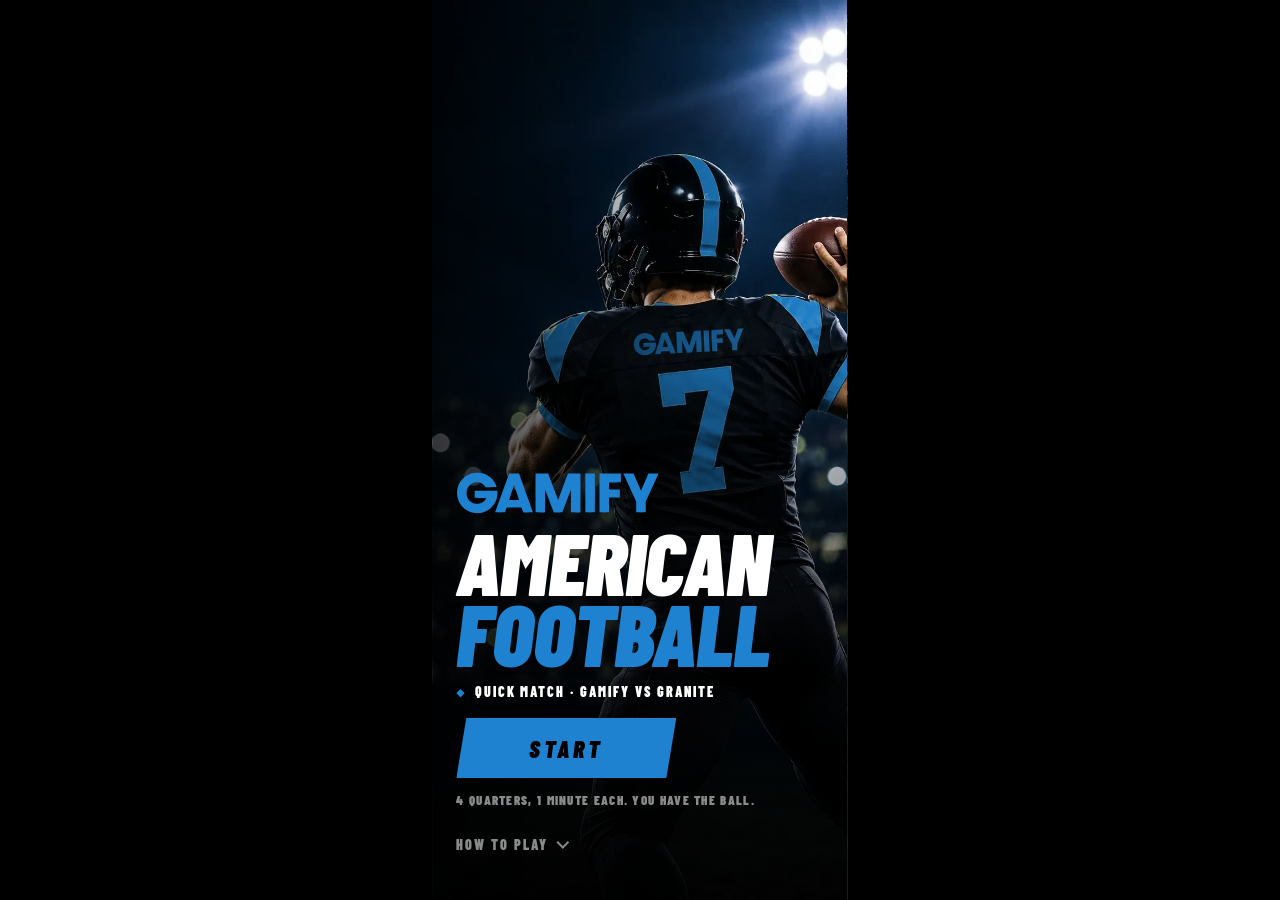
==== american-football/index.html @ c18f1bbb "Add american-football (Gamify build) Co-Authored-By: Claude Opus 5.5 <noreply@anthropic.com> Claude-" ====
<!doctype html>
<html lang="en">
  <head>
    <meta charset="UTF-8" />
    <meta name="viewport" content="width=device-width, initial-scale=1, maximum-scale=1, user-scalable=no, viewport-fit=cover" />
    <meta name="robots" content="noindex, nofollow" />
    <meta name="apple-mobile-web-app-capable" content="yes" />
    <meta name="mobile-web-app-capable" content="yes" />
    <meta name="apple-mobile-web-app-status-bar-style" content="black" />
    <link rel="icon" href="data:," />
    <title>Gridiron</title>
    <script type="module" crossorigin src="./assets/index-CDpD-Hfx.js"></script>
    <link rel="stylesheet" crossorigin href="./assets/index-DpmKBcou.css">
  </head>
  <body>
    <div id="stage">
      <div id="game"></div>
      <div id="ui"></div>
    </div>
    <div id="rotate" role="alert">
      <div class="phone"></div>
      <div>Turn your phone upright to play</div>
    </div>
    <div id="fatal" hidden></div>
  </body>
</html>
---- american-football/assets/index-DpmKBcou.css ----
@font-face{font-family:Barlow Condensed;font-style:normal;font-display:swap;font-weight:700;src:url(./barlow-condensed-latin-700-normal-v1xN8_Wq.woff2)format("woff2"),url(./barlow-condensed-latin-700-normal-Dmwat-ge.woff)format("woff")}@font-face{font-family:Barlow Condensed;font-style:italic;font-display:swap;font-weight:800;src:url(./barlow-condensed-latin-800-italic-Cnej2eWp.woff2)format("woff2"),url(./barlow-condensed-latin-800-italic-B5BpsPSY.woff)format("woff")}@font-face{font-family:Barlow Condensed;font-style:normal;font-display:swap;font-weight:900;src:url(./barlow-condensed-latin-900-normal-SFh9ViAc.woff2)format("woff2"),url(./barlow-condensed-latin-900-normal-Bz1RFETY.woff)format("woff")}@font-face{font-family:Barlow Condensed;font-style:italic;font-display:swap;font-weight:900;src:url(./barlow-condensed-latin-900-italic-BRE8F-lA.woff2)format("woff2"),url(./barlow-condensed-latin-900-italic-CRRJoTIA.woff)format("woff")}:root{--ui-panel-opacity:.85;--ui-radius:8px}[hidden]{display:none!important}*{box-sizing:border-box}html,body{background:var(--brand-primary,Canvas);height:100%;color:var(--brand-text,CanvasText);touch-action:none;-webkit-user-select:none;user-select:none;-webkit-touch-callout:none;-webkit-tap-highlight-color:transparent;overscroll-behavior:none;margin:0;font-family:system-ui,sans-serif;overflow:hidden}#stage{position:fixed;inset:0}#game{position:absolute;inset:0}#game canvas{width:100%;height:100%;display:block}#rotate{text-align:center;background:var(--brand-primary,Canvas);color:var(--brand-text,CanvasText);z-index:10;flex-direction:column;justify-content:center;align-items:center;gap:16px;padding:24px;font-size:20px;font-weight:700;display:none;position:fixed;inset:0}#rotate .phone{border:4px solid var(--brand-accent,CanvasText);border-radius:var(--ui-radius);width:40px;height:64px;animation:1.6s ease-in-out infinite turn}@keyframes turn{0%,30%{transform:rotate(90deg)}60%,to{transform:rotate(0)}}@media (orientation:landscape) and (pointer:coarse){#rotate{display:flex}}@media (min-aspect-ratio:3/4){#stage{width:min(100vw,46.1538vh);left:50%;right:auto;transform:translate(-50%)}}#fatal{border-radius:var(--ui-radius);background:var(--brand-primary,Canvas);z-index:20;padding:12px;position:fixed;inset:auto 16px 16px}.debug-overlay{top:max(8px, env(safe-area-inset-top));left:max(8px, env(safe-area-inset-left));border-radius:var(--ui-radius);background:rgb(0 0 0/var(--ui-panel-opacity));color:var(--brand-accent,CanvasText);pointer-events:none;z-index:5;padding:4px 8px;font:12px/1.4 ui-monospace,monospace;position:fixed}#ui{pointer-events:none;z-index:3;color:var(--brand-text,CanvasText);font-family:Barlow Condensed,system-ui,sans-serif;position:absolute;inset:0;overflow:hidden}:where(#ui button){font:inherit;color:inherit;cursor:pointer;touch-action:none;-webkit-user-select:none;user-select:none;border:0}.panel{background:rgb(10 12 18/var(--ui-panel-opacity));border-radius:var(--ui-radius)}.btn{letter-spacing:.04em;clip-path:polygon(10px 0,100% 0,calc(100% - 10px) 100%,0 100%);pointer-events:auto;min-width:56px;min-height:56px;padding:0 22px;font-size:20px;font-style:italic;font-weight:900}.btn-primary{background:var(--brand-accent);color:var(--brand-primary)}.btn-ghost{box-shadow:inset 0 0 0 2px var(--brand-text-muted);background:#0a0c12e6}.btn-big{min-height:64px;padding:0 34px;font-size:26px}.btn:active{transform:scale(.96)}.scorebug{top:max(6px, env(safe-area-inset-top));white-space:nowrap;border-bottom:3px solid var(--brand-accent);background:#0a0c12eb;grid-template-columns:1fr auto auto 1fr;grid-template-areas:"home hs as away""down spot spot clock";font-size:16px;font-weight:800;display:grid;position:absolute;left:3%;right:3%}.scorebug>div{align-items:center;padding:3px 10px;display:flex}.sb-home{background:var(--brand-accent);color:var(--brand-primary);clip-path:polygon(0 0,100% 0,100% 100%,8px 100%);grid-area:home;justify-content:flex-end;font-size:18px;font-style:italic}.sb-away{color:#141820;clip-path:polygon(0 0,100% 0,calc(100% - 8px) 100%,0 100%);background:#c8cdd6f2;grid-area:away;font-size:18px;font-style:italic}.sb-score{justify-content:center;min-width:40px;font-size:24px;font-weight:900}.sb-score:nth-of-type(4){grid-area:hs}.sb-score:nth-of-type(5){grid-area:as}.sb-down{color:var(--brand-text);grid-area:down}.sb-spot{color:var(--brand-text-muted);grid-area:spot;justify-content:center;font-size:14px;font-weight:700}.sb-clock{color:var(--brand-accent);grid-area:clock;justify-content:flex-end}.scorebug.flash{animation:.9s ease-out 2 flash}@keyframes flash{50%{box-shadow:0 0 24px var(--brand-accent)}}.playcall{left:3%;right:3%;bottom:max(4%, env(safe-area-inset-bottom));pointer-events:auto;border-top:3px solid var(--brand-accent);background:#080a10d1;border-radius:10px;flex-direction:column;gap:6px;padding:8px 10px 10px;display:flex;position:absolute}.playcall-top{align-items:center;gap:6px;display:flex}.playcall-title{letter-spacing:.02em;white-space:nowrap;flex-shrink:1;min-width:0;padding:0 4px;font-size:20px;font-style:italic;font-weight:900;overflow:hidden;background:0 0!important}.playcall-clock{color:var(--brand-accent);text-align:center;min-width:44px;padding:4px 10px;font-size:18px;font-weight:900}.playcall-spacer{flex:1}.playcall .btn{white-space:nowrap;flex-shrink:0;min-height:56px;padding:0 12px;font-size:18px}.cards{grid-template-columns:repeat(2,1fr);gap:8px;display:grid}.card{text-align:left;pointer-events:auto;background:#ffffff0a;border-radius:8px;flex-direction:column;align-items:stretch;gap:0;height:clamp(86px,13vh,124px);padding:6px 10px 4px;display:flex;position:relative;box-shadow:inset 0 0 0 1px #ffffff2e}.card.suggested{box-shadow:inset 0 0 0 2px var(--brand-accent)}.card.selected{box-shadow:inset 0 0 0 3px var(--brand-accent), 0 0 18px color-mix(in srgb, var(--brand-accent) 30%, transparent);background:#ffffff1f}.card-name{font-size:17px;font-style:italic;font-weight:900;line-height:1}.card-type{letter-spacing:.06em;color:var(--brand-accent);font-size:12px;font-weight:700}.card-cycle{color:var(--brand-text-muted);font-size:12px;position:absolute;top:6px;right:8px}.card svg{width:100%;min-height:0;color:var(--brand-text);flex:1}.icons-lines{pointer-events:none;width:100%;height:100%;position:absolute;inset:0}.icons-lines line{stroke:var(--brand-text);stroke-width:1.5px;opacity:.7}.ricon{width:var(--ui-icon-size);height:var(--ui-icon-size);margin:calc(var(--ui-icon-size) / -2) 0 0 calc(var(--ui-icon-size) / -2);pointer-events:auto;box-shadow:0 0 0 4px var(--ui-contested), 0 0 16px var(--ui-contested);will-change:transform;background:radial-gradient(circle,#0a0c12eb 60%,#0a0c1299);border-radius:50%;place-items:center;display:grid;position:absolute;top:0;left:0}.ricon[data-state=open]{box-shadow:0 0 0 4px var(--ui-open), 0 0 20px var(--ui-open)}.ricon[data-state=covered]{box-shadow:0 0 0 4px var(--ui-covered), 0 0 14px var(--ui-covered)}.ricon.holding{scale:1.15}.ricon-letter{font-size:28px;font-weight:900;line-height:1}.ricon-ring{pointer-events:none;width:calc(100% + 24px);height:calc(100% + 24px);position:absolute;inset:-12px}.ricon-band{stroke:var(--ui-open);stroke-width:9px;opacity:0}.ricon-fill{stroke:var(--brand-accent);stroke-width:7px;stroke-linecap:round}.ricon.holding .ricon-band{opacity:.55}.ricon.in-band .ricon-fill{stroke:var(--ui-open)}.ricon-tag{letter-spacing:.04em;white-space:nowrap;background:#0a0c12d9;border-radius:4px;margin-top:6px;padding:1px 6px;font-size:13px;font-weight:900;position:absolute;top:100%}.ricon[data-state=open] .ricon-tag{color:var(--ui-open)}.ricon[data-state=covered] .ricon-tag{color:var(--ui-covered)}.hint{letter-spacing:.04em;white-space:nowrap;border-left:4px solid var(--brand-accent);background:#0a0c12d9;padding:8px 16px;font-size:15px;font-weight:800;position:absolute;bottom:5%;left:50%;transform:translate(-50%)skew(-10deg)}.hint-key{color:var(--brand-accent);font-weight:900}.hint-sep{vertical-align:middle;background:var(--brand-text-muted);width:2px;height:16px;margin:0 12px;display:inline-block}.tap-layer{pointer-events:auto;position:absolute;inset:0}.catchring{pointer-events:none;will-change:transform;position:absolute;top:0;left:0}.cr-outer,.cr-inner{border-radius:50%;position:absolute;top:0;left:0;transform:translate(-50%,-50%)}.cr-outer{border:6px solid var(--brand-accent);width:150px;height:150px;box-shadow:0 0 18px var(--brand-accent)}.cr-inner{border:3px solid var(--brand-text);width:70px;height:70px}.cr-label{white-space:nowrap;background:var(--brand-accent);color:var(--brand-primary);padding:4px 14px;font-size:26px;font-style:italic;font-weight:900;position:absolute;top:58px;left:0;transform:translate(-50%)rotate(-4deg)}.cr-chance{border:2px solid var(--brand-accent);background:#0a0c12e6;padding:4px 10px;font-size:14px;font-weight:800;line-height:1;position:absolute;top:-70px;left:86px}.cr-chance b{color:var(--brand-accent);font-size:28px;display:block}.catchring.graded .cr-outer{border-color:var(--ui-open);box-shadow:0 0 24px var(--ui-open)}.catchring:not(.hot):not(.graded) .cr-outer{border-color:var(--brand-text);box-shadow:none;opacity:.7}.catchring:not(.hot):not(.graded) .cr-label{color:var(--brand-text);background:#0a0c12e6}.catchring.hot .cr-label{animation:.25s ease-in-out infinite alternate throb}@keyframes throb{to{transform:translate(-50%)rotate(-4deg)scale(1.12)}}.catchring.missed .cr-outer{border-color:var(--ui-covered);box-shadow:0 0 24px var(--ui-covered)}.catchring.missed .cr-label{background:var(--ui-covered);color:var(--brand-text)}.cr-chip{font-size:22px;font-style:italic;font-weight:900;display:block}.cr-chip:empty{display:none}.cr-chip.up{color:var(--ui-open);animation:.5s cubic-bezier(.2,1.6,.4,1) chip}.cr-chip.down{color:var(--ui-covered);animation:.5s cubic-bezier(.2,1.6,.4,1) chip}@keyframes chip{0%{opacity:0;transform:scale(2)}}.yardtick{pointer-events:none;will-change:transform;text-align:center;min-width:60px;color:var(--brand-text);box-shadow:inset 0 -3px 0 var(--brand-accent);clip-path:polygon(8px 0,100% 0,calc(100% - 8px) 100%,0 100%);background:#0a0c12e6;margin-top:10px;padding:2px 10px;font-size:28px;font-style:italic;font-weight:900;line-height:1.1;position:absolute;top:0;left:0}.yardtick.first{background:var(--brand-accent);color:var(--brand-primary);box-shadow:none}.steer-hint{text-align:center;width:max-content;max-width:95%;color:var(--brand-accent);text-shadow:0 2px 6px #000c;pointer-events:none;font-size:18px;font-weight:800;position:absolute;bottom:calc(22% + 84px);left:50%;transform:translate(-50%)}.coach{text-align:center;pointer-events:none;flex-direction:column;align-items:center;gap:4px;display:flex;position:absolute;top:40%;left:4%;right:4%}.coach[data-where=top]{top:15%}.coach-head{background:var(--brand-accent);color:var(--brand-primary);clip-path:polygon(10px 0,100% 0,calc(100% - 10px) 100%,0 100%);padding:4px 18px;font-size:28px;font-style:italic;font-weight:900}.coach-sub{background:#0a0c12e0;border-radius:4px;padding:4px 12px;font-size:17px;font-weight:700}.coach.in{animation:.35s cubic-bezier(.2,1.6,.4,1) slam}.runctl{grid-template-columns:1fr 1fr;display:grid;position:absolute;inset:0}.run-left,.run-right{pointer-events:auto;position:relative}.stick-base{pointer-events:none;width:0;height:0;position:absolute;top:0;left:0}.stick-base.rest{opacity:.7;top:78%;left:50%}.stick-arrows{width:140px;color:var(--brand-accent);text-shadow:0 1px 4px #000c;justify-content:space-between;padding:0 12px;font-size:56px;font-weight:900;line-height:1;display:flex;position:absolute;transform:translate(-50%,-50%)}.stick-base:before{content:"";background:#ffffff1a;border-radius:50%;width:140px;height:140px;position:absolute;transform:translate(-50%,-50%);box-shadow:inset 0 0 0 3px #ffffff59}.stick-knob{background:#e6e6ebd9;border-radius:50%;width:64px;height:64px;position:absolute;transform:translate(-50%,-50%);box-shadow:0 2px 10px #00000080}.sprint-btn{width:96px;height:96px;box-shadow:0 0 0 5px var(--brand-accent);background:#0a0c12d9;border-radius:50%;font-size:22px;font-style:italic;font-weight:900;position:absolute;bottom:12%;right:5%}.sprint-btn.on{background:var(--brand-accent);color:var(--brand-primary)}.stamina{pointer-events:none;background:#fff3;border-radius:5px;width:96px;height:10px;position:absolute;bottom:8%;right:5%;overflow:hidden}.stamina-fill{background:var(--brand-accent);width:100%;height:100%}.swipe-hints{width:max-content;color:var(--brand-accent);text-shadow:0 2px 6px #000c;pointer-events:none;gap:6px;font-size:18px;font-weight:800;display:grid;position:absolute;top:16%;left:50%;transform:translate(-50%)}.swipe-hints b{color:var(--brand-text)}.pops{pointer-events:none;position:absolute;inset:0}.pop{white-space:nowrap;clip-path:polygon(10px 0,100% 0,calc(100% - 10px) 100%,0 100%);padding:0 14px 2px;font-size:26px;font-style:italic;font-weight:900;animation:1.1s ease-out forwards pop;position:absolute;transform:translate(-50%,-100%)}.pop-big{font-size:36px}.pop-good{background:var(--brand-accent);color:var(--brand-primary)}.pop-bad{background:var(--brand-text);color:var(--brand-primary);box-shadow:inset 6px 0 0 var(--ui-covered)}.pop-plain{color:var(--brand-text);box-shadow:inset 0 -3px 0 var(--brand-accent);background:#0a0c12e6}@keyframes pop{0%{opacity:0;transform:translate(-50%,-60%)scale(.5)}15%{opacity:1;transform:translate(-50%,-100%)scale(1.15)}30%{transform:translate(-50%,-100%)scale(1)}70%{opacity:1;transform:translate(-50%,-150%)scale(1)}to{opacity:0;transform:translate(-50%,-190%)scale(1)}}.banner{pointer-events:auto;flex-direction:column;gap:10px;display:flex;position:absolute;top:15%;left:4%;right:4%}.banner-head{text-align:center;text-transform:uppercase;background:var(--brand-accent);color:var(--brand-primary);clip-path:polygon(3% 8%,40% 0,100% 4%,97% 92%,60% 100%,0 96%);align-self:stretch;padding:12px 22px 14px;font-size:clamp(30px,5vh,46px);font-style:italic;font-weight:900;line-height:.98;transform:rotate(-3deg)}.banner-head[data-tone=bad]{background:var(--brand-text)}.banner.in .banner-head{animation:.35s cubic-bezier(.2,1.6,.4,1) slam}@keyframes slam{0%{opacity:0;transform:rotate(-3deg)scale(1.8)}}.why{background:#0e1016f0;border-radius:6px;padding:18px 14px 8px;position:relative;box-shadow:inset 0 0 0 1px #ffffff1f}.why-tag{background:var(--brand-accent);color:var(--brand-primary);clip-path:polygon(8px 0,100% 0,calc(100% - 8px) 100%,0 100%);padding:2px 16px;font-size:18px;font-style:italic;font-weight:900;position:absolute;top:-12px;left:10px}.why-row{border-bottom:1px solid #ffffff1a;justify-content:space-between;gap:12px;padding:5px 0;font-size:16px;display:flex}.why-row:last-child{border-bottom:0}.why-label{color:var(--brand-text-muted);font-weight:700}.why-value{text-align:right;font-weight:800}.tone-good{color:var(--ui-open)}.tone-bad{color:var(--ui-covered)}.btn-next{align-self:flex-end}.title,.fourth,.info,.final{pointer-events:auto;place-items:center;display:grid;position:absolute;inset:0}.title{background:radial-gradient(#0000008c,#000000d9);place-items:end start;overflow:hidden;container-type:inline-size}.title.has-hero{background:var(--brand-primary)}.title-hero,.title-shade{width:100%;height:100%;position:absolute;inset:0}.title-hero{object-fit:cover;object-position:85% 15%}.title-shade{background:linear-gradient(90deg,#000000b3 0%,#00000026 60%,#0000 85%),linear-gradient(#0000 38%,#0000008c 65%,#000000f2 100%)}.title-box{max-width:100%;padding:0 24px calc(28px + env(safe-area-inset-bottom)) 24px;text-align:left;flex-direction:column;align-items:flex-start;gap:8px;display:flex;position:relative}.title-logo{width:auto;height:clamp(30px,10cqi,46px);color:var(--brand-accent);margin-bottom:4px;display:block}.title-kicker{color:var(--brand-accent);font-size:clamp(30px,9.5cqi,44px);font-style:italic;font-weight:900;line-height:.95}.title-word{letter-spacing:-.01em;color:var(--brand-text);margin-bottom:6px;font-size:clamp(60px,21cqi,104px);font-style:italic;font-weight:900;line-height:.82}.title-word-accent{color:var(--brand-accent)}.title-sub{letter-spacing:.14em;color:var(--brand-text);margin-bottom:10px;font-size:14px;font-weight:800}.title-sub:before{content:"◆";color:var(--brand-accent);vertical-align:1px;margin-right:8px;font-size:11px}.btn-start{letter-spacing:.16em;min-width:220px;min-height:60px;font-size:24px}.title-help{color:var(--brand-text-muted);letter-spacing:.1em;text-transform:uppercase;margin-top:6px;font-size:13px;font-weight:800}.title-how{min-height:56px;color:var(--brand-text-muted);letter-spacing:.14em;pointer-events:auto;background:0 0;padding:0;font-size:14px;font-weight:800}.title-how:after{content:"";border-bottom:2px solid;border-right:2px solid;width:7px;height:7px;margin-left:10px;display:inline-block;transform:translateY(-3px)rotate(45deg)}.title-how[aria-expanded=true]:after{transform:translateY(1px)rotate(225deg)}.title-steps{max-width:340px;color:var(--brand-text);margin:-6px 0 0;padding-left:20px;font-size:15px;font-weight:600;line-height:1.4}.fourth{pointer-events:none}.fourth-box,.info-box{pointer-events:auto;border-top:4px solid var(--brand-accent);flex-direction:column;align-items:center;gap:8px;padding:16px 24px;display:flex}.fourth-title,.info-title{color:var(--brand-accent);font-size:34px;font-style:italic;font-weight:900}.fourth-sub,.info-body{color:var(--brand-text);font-size:18px;font-weight:700}.fourth-row{flex-direction:column;align-self:stretch;gap:10px;margin-top:6px;display:flex}.info-skip{letter-spacing:.06em;color:var(--brand-text-muted);margin-top:4px;font-size:14px;font-weight:800}.info.in .info-box{animation:.35s cubic-bezier(.2,1.6,.4,1) slam}.final{background:#0009}.final-title{color:var(--brand-accent);font-size:56px;font-style:italic;font-weight:900;line-height:1}.final-score{font-size:34px;font-style:italic;font-weight:900}.final-line{color:var(--brand-text-muted);margin-bottom:8px;font-weight:700}.ricon:not(.holding) .ricon-fill{opacity:0}.fourth-box,.info-box,.final-box{max-width:92%}.bigscreen{pointer-events:auto;background:#000000b8;justify-content:center;align-items:center;display:flex;position:absolute;inset:0}.bigscreen-frame{aspect-ratio:16/9;border:4px solid var(--brand-accent);background:#000;border-radius:6px;width:96%;animation:.35s cubic-bezier(.2,1.6,.4,1) slam;position:relative;overflow:hidden;box-shadow:0 0 0 4px #000000d9,0 0 40px #000000b3}.bigscreen-frame.tall{width:auto;max-width:96%;height:86%}.bigscreen-video{object-fit:cover;width:100%;height:100%;display:block}.bigscreen-tag{background:var(--brand-accent);color:var(--brand-primary);clip-path:polygon(0 0,100% 0,calc(100% - 10px) 100%,0 100%);align-items:center;gap:8px;padding:4px 14px 4px 10px;font-size:20px;font-style:italic;font-weight:900;display:flex;position:absolute;bottom:0;left:0}.bigscreen-live{background:var(--brand-primary);color:var(--brand-accent);padding:0 6px;font-size:13px}
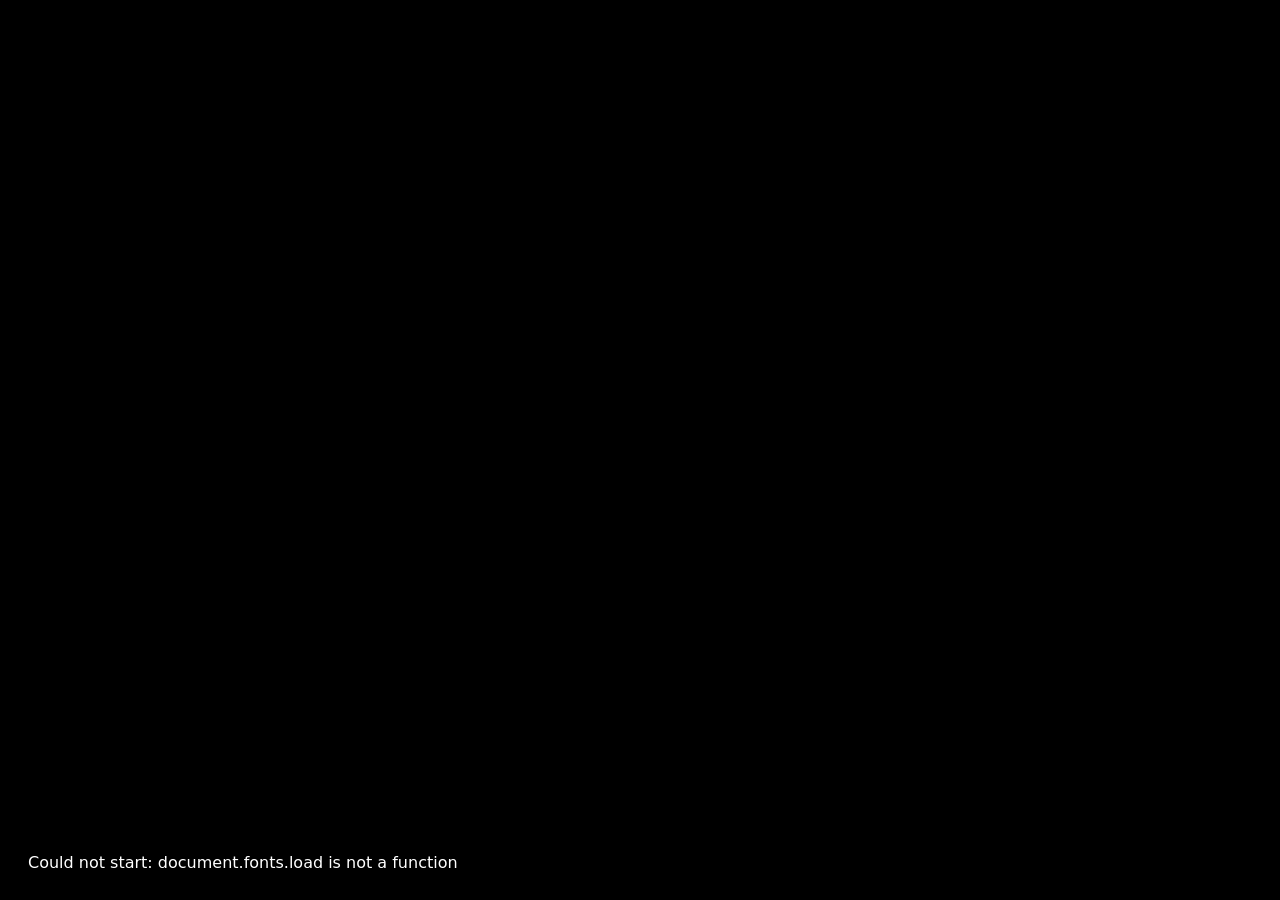
==== commit 794d494b: "Cricket and American football: Gamify core with brand packs (?brand=volt) Co-Authored-By: Claude Opu" ====
--- a/american-football/index.html
+++ b/american-football/index.html
@@ -9,7 +9,7 @@
     <meta name="apple-mobile-web-app-status-bar-style" content="black" />
     <link rel="icon" href="data:," />
     <title>Gridiron</title>
-    <script type="module" crossorigin src="./assets/index-CDpD-Hfx.js"></script>
+    <script type="module" crossorigin src="./assets/index-CE41CpTb.js"></script>
     <link rel="stylesheet" crossorigin href="./assets/index-DpmKBcou.css">
   </head>
   <body>
